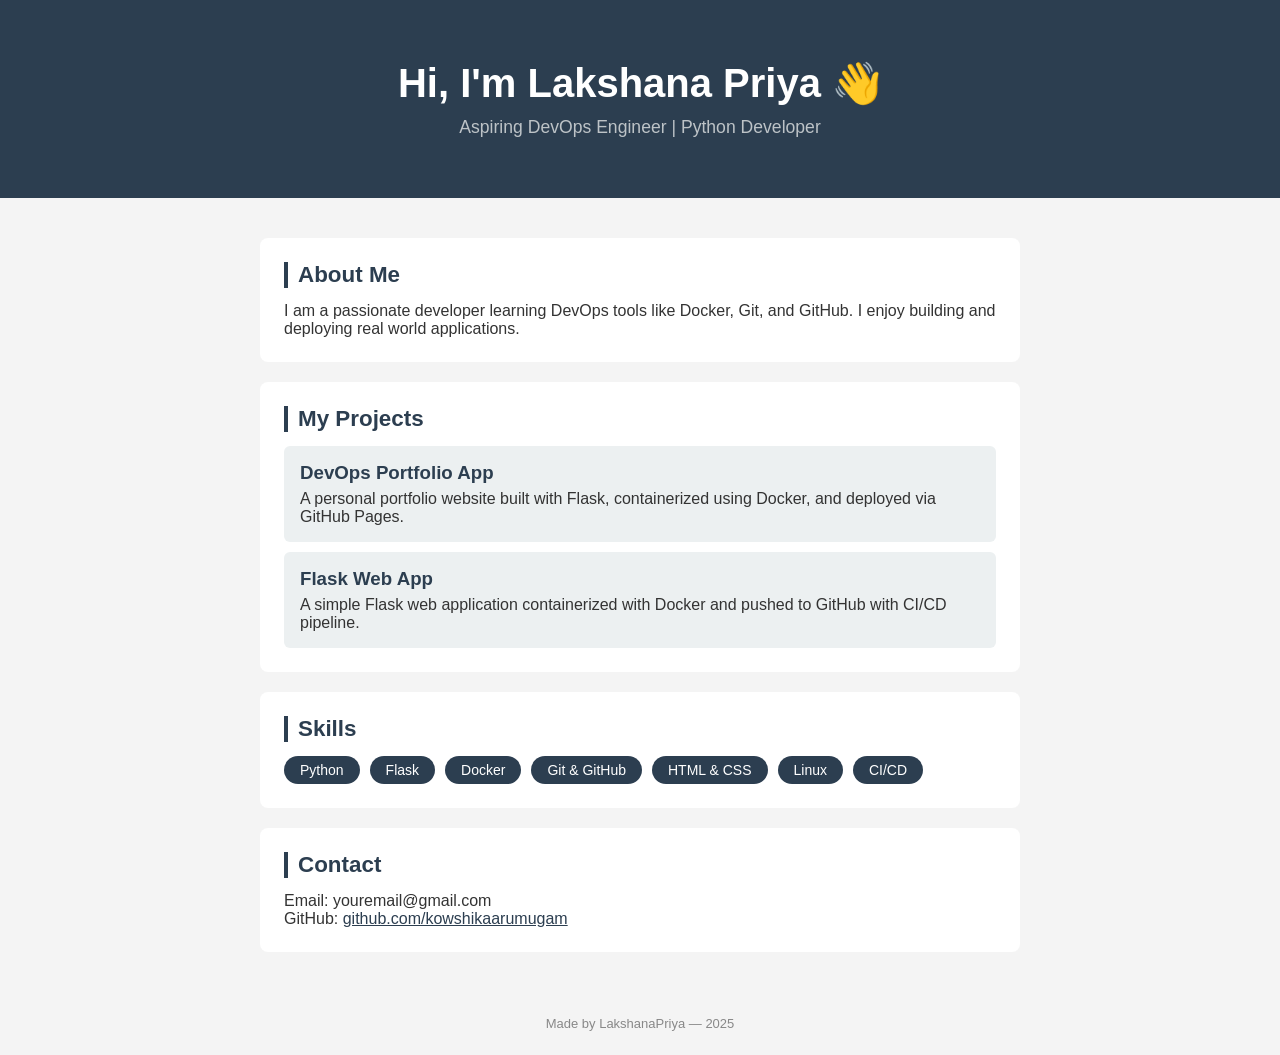
==== index.html @ 83a25a61 "Create index.html" ====
<!DOCTYPE html>
<html lang="en">
<head>
  <meta charset="UTF-8">
  <meta name="viewport" content="width=device-width, initial-scale=1.0">
  <title>Kowshikaa's Portfolio</title>
  <style>
    * { margin: 0; padding: 0; box-sizing: border-box; }
    body { font-family: Arial, sans-serif; background: #f4f4f4; color: #333; }
    header { background: #2c3e50; color: white; padding: 60px 20px; text-align: center; }
    header h1 { font-size: 2.5rem; margin-bottom: 10px; }
    header p { font-size: 1.1rem; color: #bdc3c7; }
    .container { max-width: 800px; margin: 0 auto; padding: 20px; }
    section { background: white; border-radius: 8px; padding: 24px; margin: 20px 0; }
    section h2 { font-size: 1.4rem; color: #2c3e50; margin-bottom: 14px; border-left: 4px solid #2c3e50; padding-left: 10px; }
    .project-card { background: #ecf0f1; padding: 16px; border-radius: 6px; margin-top: 10px; }
    .project-card h3 { margin-bottom: 6px; color: #2c3e50; }
    .skills-list { display: flex; flex-wrap: wrap; gap: 10px; list-style: none; }
    .skills-list li { background: #2c3e50; color: white; padding: 6px 16px; border-radius: 99px; font-size: 14px; }
    footer { text-align: center; padding: 24px; font-size: 13px; color: #888; }
    a { color: #2c3e50; }
  </style>
</head>
<body>

  <header>
    <h1>Hi, I'm Lakshana Priya 👋</h1>
    <p>Aspiring DevOps Engineer | Python Developer</p>
  </header>

  <div class="container">

    <section>
      <h2>About Me</h2>
      <p>I am a passionate developer learning DevOps tools like Docker, Git, and GitHub. I enjoy building and deploying real world applications.</p>
    </section>

    <section>
      <h2>My Projects</h2>
      <div class="project-card">
        <h3>DevOps Portfolio App</h3>
        <p>A personal portfolio website built with Flask, containerized using Docker, and deployed via GitHub Pages.</p>
      </div>
      <div class="project-card" style="margin-top:10px">
        <h3>Flask Web App</h3>
        <p>A simple Flask web application containerized with Docker and pushed to GitHub with CI/CD pipeline.</p>
      </div>
    </section>

    <section>
      <h2>Skills</h2>
      <ul class="skills-list">
        <li>Python</li>
        <li>Flask</li>
        <li>Docker</li>
        <li>Git & GitHub</li>
        <li>HTML & CSS</li>
        <li>Linux</li>
        <li>CI/CD</li>
      </ul>
    </section>

    <section>
      <h2>Contact</h2>
      <p>Email: youremail@gmail.com</p>
      <p>GitHub: <a href="https://github.com/lakshanapriya">github.com/kowshikaarumugam</a></p>
    </section>

  </div>

  <footer>
    <p>Made by LakshanaPriya — 2025</p>
  </footer>

</body>
</html>
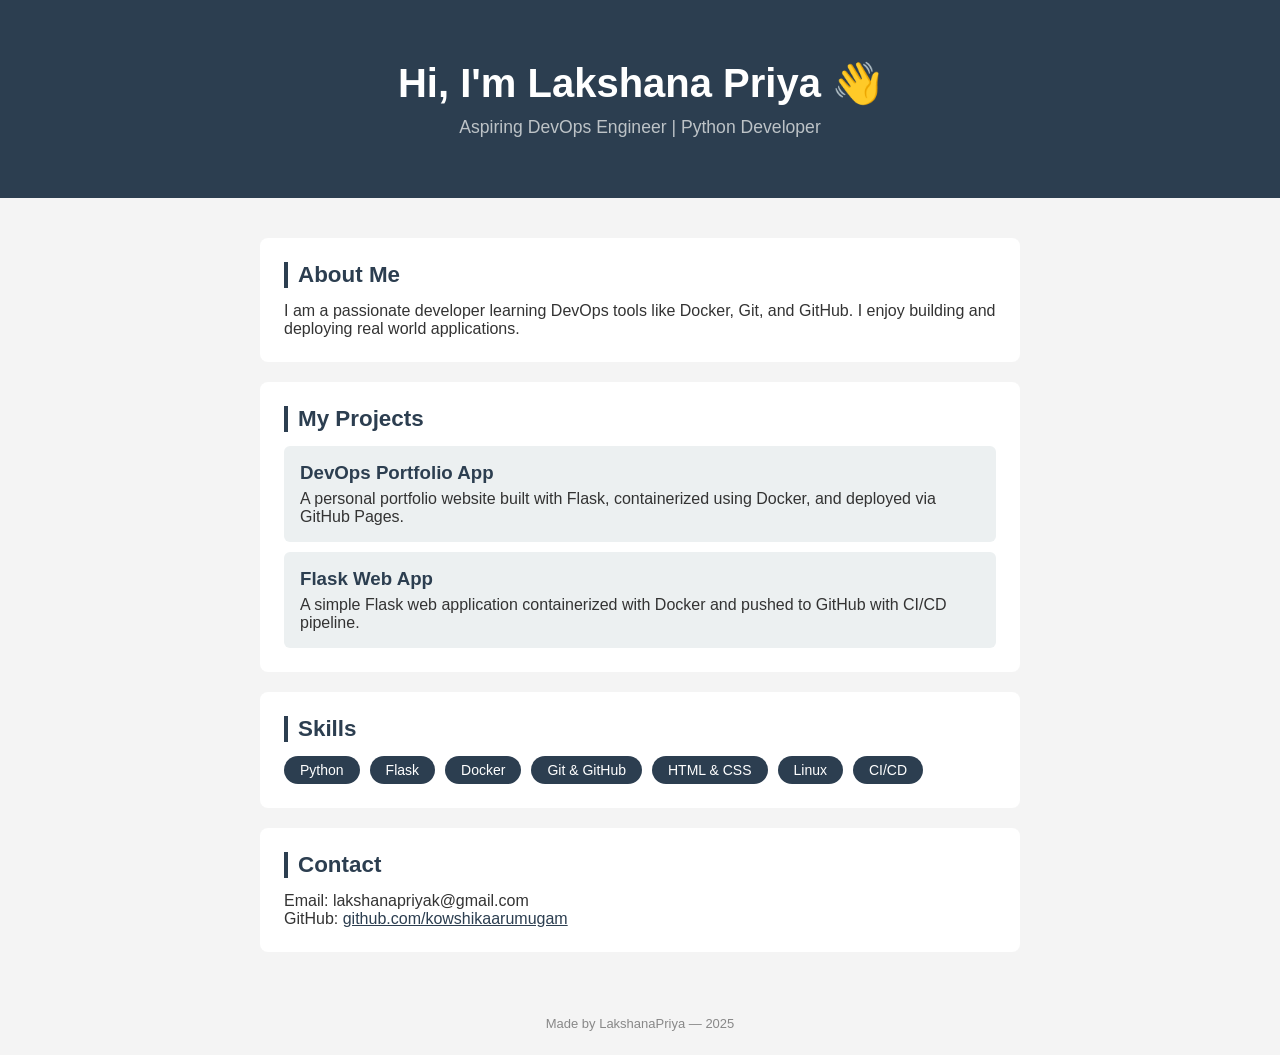
==== commit 85f1a392: "Update index.html" ====
--- a/index.html
+++ b/index.html
@@ -3,7 +3,7 @@
 <head>
   <meta charset="UTF-8">
   <meta name="viewport" content="width=device-width, initial-scale=1.0">
-  <title>Kowshikaa's Portfolio</title>
+  <title>Lakshana Priya Portfolio</title>
   <style>
     * { margin: 0; padding: 0; box-sizing: border-box; }
     body { font-family: Arial, sans-serif; background: #f4f4f4; color: #333; }
@@ -62,8 +62,8 @@
 
     <section>
       <h2>Contact</h2>
-      <p>Email: youremail@gmail.com</p>
-      <p>GitHub: <a href="https://github.com/lakshanapriya">github.com/kowshikaarumugam</a></p>
+      <p>Email: lakshanapriyak@gmail.com</p>
+      <p>GitHub: <a href="https://github.com/lakshanapriyak">github.com/kowshikaarumugam</a></p>
     </section>
 
   </div>
